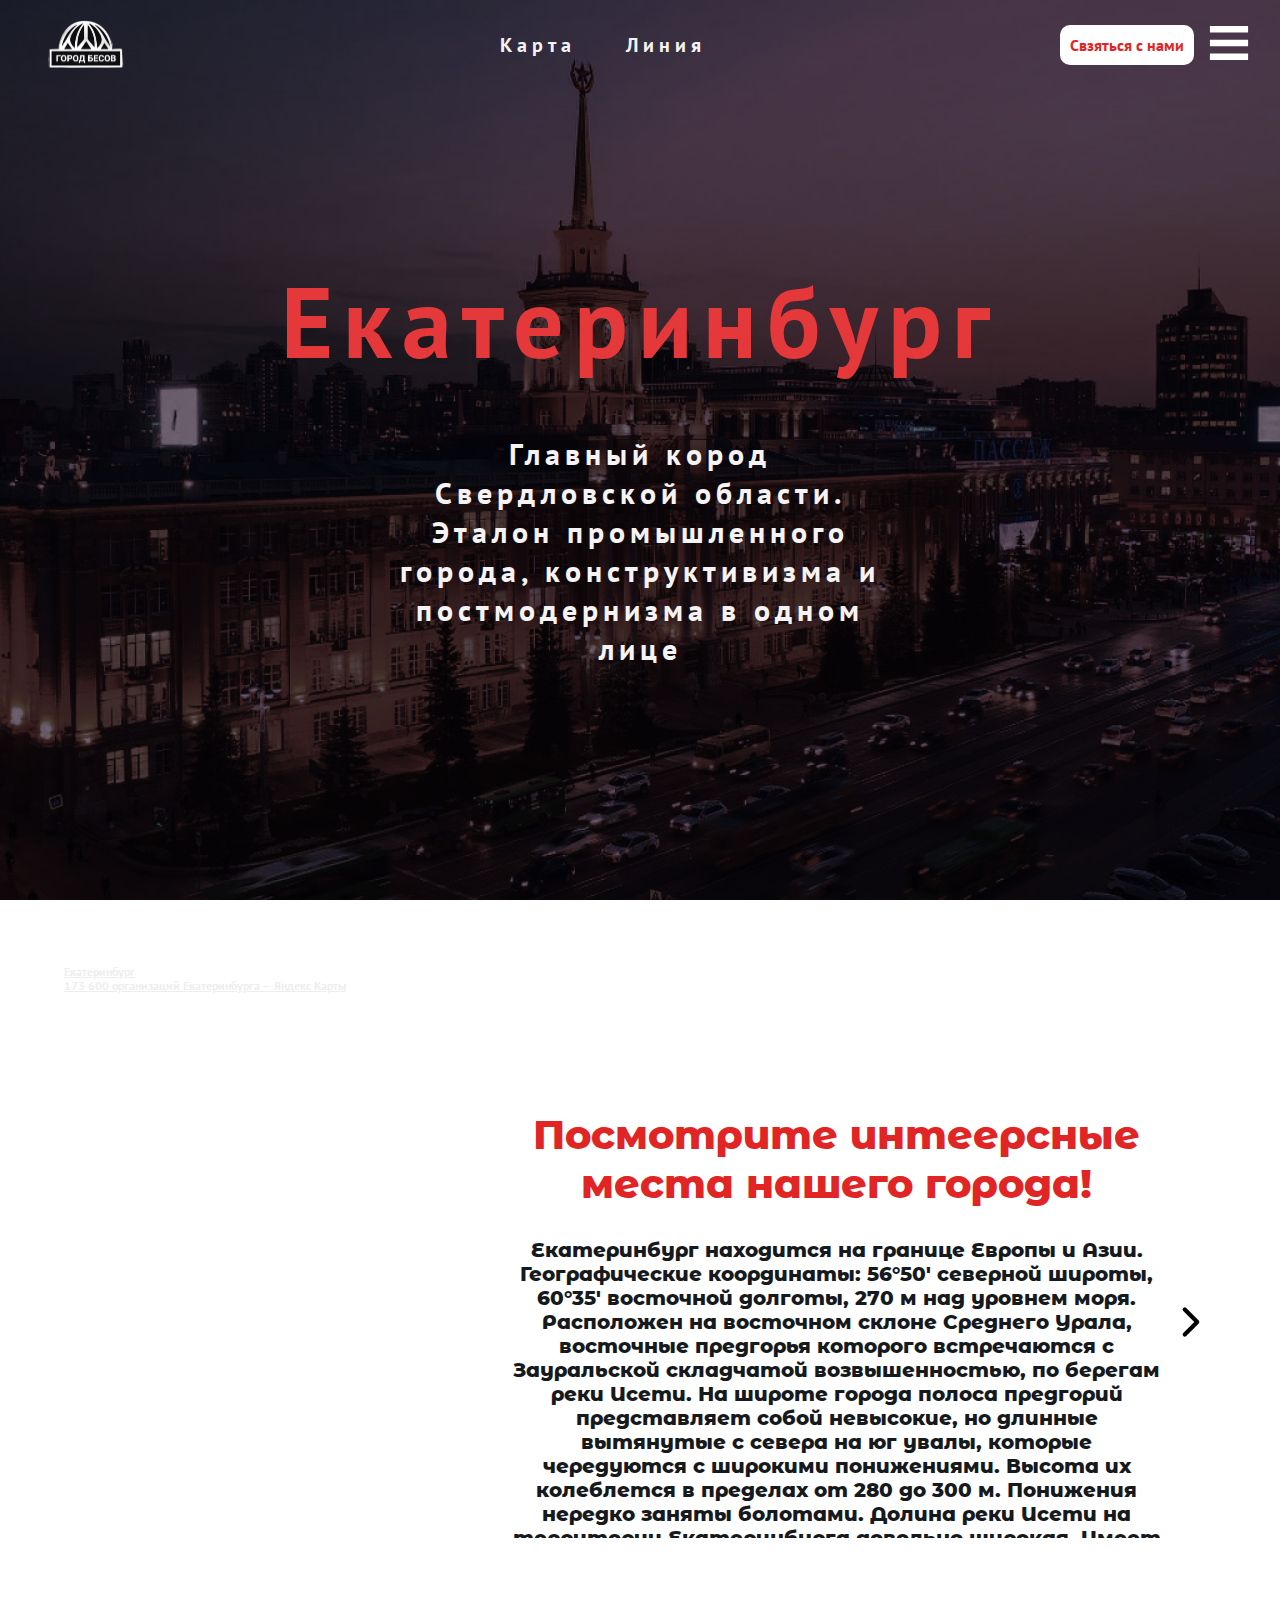
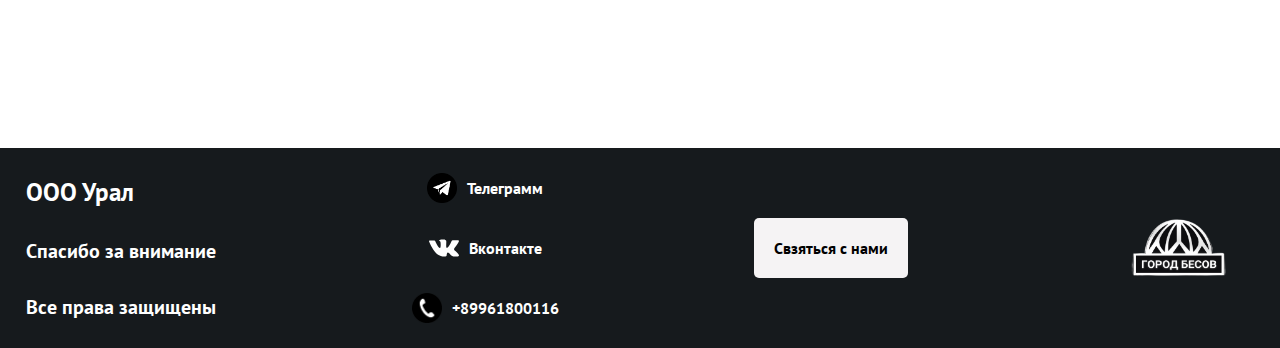
==== pages/mainpage/index.html @ b0fc1bdc "05.10" ====
<!DOCTYPE html>
<html lang="en">
  <head>
    <meta charset="UTF-8" />
    <meta name="viewport" content="width=device-width, initial-scale=1.0" />
    <title>Город бесов</title>
    <link rel="stylesheet" href="./css/style.css" />
    <link rel="icon" type="image/x-icon" href="../../assets/img/favicon.ico" />
  </head>
  <body>
    <section class="aboutcitY">
      <header class="header">
        <div class="header__container">
          <div class="header__logo">
            <img
              src="../../assets/img/logo.png"
              alt="ЛОГО"
              class="header__img"
            />
          </div>
          <div class="header__menu">
            <div class="header__links">
              <a href="#maps" class="header__link">Карта</a>
              <a href="../redline/redLine.html" class="header__link">Линия</a>
            </div>
          </div>
          <div class="header__buttons">
            <div onclick="ModalMeny()" class="header__button">
              <a class="header__button-link" href="#">Свзяться с нами</a>
            </div>
            <a onclick="burgerMeny()" href="#" class="header__burger">
              <img
                class="header__burger-img"
                src="../../assets/img/Burger.svg"
                alt="burder"
              />
            </a>
          </div>
        </div>
      </header>
      <div class="aboutcity" onclick="ShowEkb()">
        <h1 class="aboutcity__title">Екатеринбург</h1>
        <p class="aboutcity__text">
          Главный кород Свердловской области. Эталон промышленного города,
          конструктивизма и постмодернизма в одном лице
        </p>
      </div>
    </section>
    <section class="Bigmap" id="maps">
      <div class="mapsmall" style="position: relative; overflow: hidden">
        <a
          href="https://yandex.ru/maps/54/yekaterinburg/?utm_medium=mapframe&utm_source=maps"
          style="color: #eee; font-size: 12px; position: absolute; top: 0px"
          >Екатеринбург</a
        ><a
          href="https://yandex.ru/maps/54/yekaterinburg/catalog/?ll=60.618456%2C56.840209&utm_medium=mapframe&utm_source=maps&z=13.4"
          style="color: #eee; font-size: 12px; position: absolute; top: 14px"
          >173 600 организаций Екатеринбурга — Яндекс Карты</a
        ><iframe
          src="https://yandex.ru/map-widget/v1/?ll=60.618456%2C56.840209&mode=catalog&z=13.4"
          frameborder="0"
          allowfullscreen="true"
          style="
            position: relative;
            border-radius: 40px;
            width: 100%;
            height: 100%;
          "
        ></iframe>
      </div>
      <div class="Bigmap__hide">
        <div class="Bigmap__text noroute">
          <h1 class="Bigmap__text-title">
            Посмотрите интеерсные места нашего города!
          </h1>
          <p class="Bigmap__text-paragraph">
            Екатеринбург находится на границе Европы и Азии. Географические
            координаты: 56°50′ северной широты, 60°35′ восточной долготы, 270 м
            над уровнем моря. Расположен на восточном склоне Среднего Урала,
            восточные предгорья которого встречаются с Зауральской складчатой
            возвышенностью, по берегам реки Исети. На широте города полоса
            предгорий представляет собой невысокие, но длинные вытянутые с
            севера на юг увалы, которые чередуются с широкими понижениями.
            Высота их колеблется в пределах от 280 до 300 м. Понижения нередко
            заняты болотами. Долина реки Исети на территории Екатеринбурга
            довольно широкая. Имеет пойменные террасы: низкую и высокую.
          </p>
        </div>
        <div class="streka" onclick="hedeText()">
          <img src="../../assets/img/right_strelka.svg" alt="right_strelka" />
        </div>
      </div>
    </section>
    <section class="modal bbase">
      <div class="modal__form">
        <p class="modal__form-title">Подписаться</p>
        <form class="modal__form-form" action="">
          <input class="modal__form-input" type="email" placeholder="email" />
          <input
            class="modal__form-input"
            type="password"
            placeholder="password"
          />
        </form>
        <div class="modal__form-buttonBox">
          <button onclick="ModalMeny()" class="modal__form-button">
            <p class="modal__form-button-text">Submit</p>
          </button>
        </div>
      </div>
    </section>
    <footer class="footer" id="foot">
      <div class="footer__company">
        <h4 class="footer__company-title">ООО Урал</h4>
        <p class="footer__company-text">Спасибо за внимание</p>
        <p class="footer__company-text">Все права защищены</p>
      </div>
      <div class="footer__contacts">
        <div class="telegram">
          <img src="../../assets/img/tg.png" alt="" />
          <a>Телеграмм</a>
        </div>
        <div class="Vk">
          <img src="../../assets/img/vk.svg" alt="" />
          <a>Вконтакте</a>
        </div>
        <div class="telefone">
          <img src="../../assets/img/tel.png" alt="" />
          <a>+89961800116</a>
        </div>
      </div>
      <div class="footer__button" onclick="ModalMeny()">
        <a href="#">Свзяться с нами</a>
      </div>
      <div class="footer__logo">
        <img src="../../assets/img/logo.png" alt="" />
      </div>
    </footer>
    <div class="burgerMeny bbase">
      <div class="burgerMeny_block">
        <div class="burgerMeny_block_header">
          <p class="burgerMeny_block_header-title">Екат<br />ерин<br />бург</p>
          <img
            onclick="burgerMeny()"
            class="burgerMeny_block_header-imgsecond"
            src="../../assets/img/close_burder_red.svg"
            alt=""
          />
        </div>
        <div class="burgerMeny_block_spisok">
          <a class="burgerMeny_block_spisok-link" href="../mainpage/index.html"
            >Главная</a
          >
          <a class="burgerMeny_block_spisok-link" href="../redline/redLine.html"
            >Линия</a
          >
          <a class="burgerMeny_block_spisok-link" href="#foot">О нас</a>
        </div>
      </div>
    </div>
    <script src="../../scripts/index.js"></script>
  </body>
</html>
---- pages/mainpage/css/style.css ----
* {
  margin: 0;
  padding: 0;
  box-sizing: border-box;
  font-family: Pt;
  font-weight: 800;
  cursor: default;
  scroll-behavior: smooth;
  list-style-type: none;
}

@font-face {
  font-family: Pt;
  src: url("../../../assets/fonts/PTSans-Regular.ttf");
  font-weight: 600;
}
@font-face {
  font-family: Pt;
  src: url("../../../assets/fonts/PTSans-Bold.ttf");
  font-weight: 800;
}
@font-face {
  font-family: Pt;
  src: url("../../../assets/fonts/PTSans-Bold.ttf");
  font-weight: 800;
}
@font-face {
  font-family: Montserrat;
  src: url("../../../assets/fonts/MontserratAlternates-ExtraBold.ttf");
  font-weight: 800;
}
.header {
  height: 10vh;
}
.header__button {
  border: none;
  background-color: #fff;
  border-radius: 10px;
  padding: 10px;
}
.header__button-link {
  text-decoration: none;
  color: #e12424;
}
.header__container {
  height: 100%;
  display: flex;
  flex-direction: row;
  justify-content: space-between;
  align-items: center;
  padding-left: 2%;
  padding-right: 2%;
  padding-top: 0;
}
.header__logo img {
  width: 120px;
  height: 50px;
}
.header__links {
  height: 100%;
  display: flex;
  flex-direction: row;
  justify-content: space-between;
  align-items: center;
}
@media (max-width: 1080px) {
  .header__links {
    display: none;
  }
}
.header__menu {
  height: 100%;
  display: flex;
  flex-direction: row;
  justify-content: center;
  align-items: center;
}
.header__buttons {
  display: flex;
  flex-direction: row;
  justify-content: space-between;
  align-items: center;
  gap: 10px;
}
.header__burger-img {
  width: 50px;
  height: 50px;
}
.header__link {
  padding: 25px;
  text-decoration: none;
  color: #f5f3f4;
  font-size: 20px;
  letter-spacing: 5px;
  height: 100%;
  display: flex;
  flex-direction: row;
  justify-content: center;
  align-items: center;
  transition: 0.4s ease-in-out;
}
.header__link:hover {
  color: #d00000;
}

.aboutcitY {
  height: 100vh;
  background: url("../../../assets/img//4562a1a6-99c7-40ee-bbff-9ca955979e7e.png") no-repeat center center/cover;
  transition: all 0.4s ease-in-out;
}

.zloiEKB {
  height: 100vh;
  background: url("../../../assets/img//besov.webp") no-repeat center center/cover;
  transition: all 0.4s ease-in-out;
}

.aboutcity {
  padding-left: 5%;
  padding-right: 5%;
  padding-top: 13%;
  display: flex;
  flex-direction: column;
  justify-content: 0;
  align-items: center;
  gap: 3rem;
}
.aboutcity__title {
  font-size: 100px;
  color: #e5383b;
  letter-spacing: 10px;
}
@media (max-width: 768px) {
  .aboutcity__title {
    font-size: 60px;
  }
}
.aboutcity__text {
  max-width: 500px;
  font-size: 30px;
  color: #f5f3f4;
  letter-spacing: 5px;
  text-align: center;
}
@media (max-width: 768px) {
  .aboutcity__text {
    font-size: 20px;
  }
}

.Bigmap {
  overflow: hidden;
  display: flex;
  flex-direction: row;
  justify-content: space-around;
  align-items: 0;
  padding-left: 5%;
  padding-right: 5%;
  padding-top: 5%;
  padding-bottom: 5%;
}
.Bigmap__hide {
  transition: 0.4s ease-in-out;
  display: flex;
  flex-direction: row;
  justify-content: space-between;
  align-items: center;
}
.Bigmap__text {
  transition: 0.4s ease-in-out;
  display: flex;
  flex-direction: column;
  justify-content: center;
  align-items: center;
  text-align: center;
  gap: 30px;
  max-width: 60vw;
}
@media (max-width: 1080px) {
  .Bigmap__text {
    max-width: 30vw;
  }
}
.Bigmap__text-title {
  color: #e12424;
  font-family: Montserrat;
  font-size: 40px;
  font-weight: 800;
}
@media (max-width: 1080px) {
  .Bigmap__text-title {
    font-size: 20px;
  }
}
.Bigmap__text-paragraph {
  max-height: 300px;
  overflow: scroll;
  color: #161a1d;
  font-family: Montserrat;
  font-size: 20px;
  font-weight: 800;
}
@media (max-width: 1080px) {
  .Bigmap__text-paragraph {
    font-size: 15px;
  }
}

.redline {
  height: 100vh;
  padding-left: 0px;
  padding-right: 10px;
  padding-top: 0;
  display: flex;
  flex-direction: row;
  justify-content: 0;
  align-items: 0;
}
@media (max-width: 768px) {
  .redline {
    height: 150vh;
  }
}
.redline__bigText {
  max-width: 20vw;
  display: flex;
  flex-direction: column;
  justify-content: 0;
  align-items: 0;
  border-right: #e12424 solid 10px;
}
@media (max-width: 467px) {
  .redline__bigText {
    border-right: #e12424 solid 4px;
  }
}
.redline__bigText-line {
  height: 10px;
  border: none;
  background-color: #d00000;
  margin-bottom: 20px;
}
.redline__bigText_button {
  transition: 0.4s ease-in-out;
  width: 50%;
  font-size: 20px;
  margin: 0 auto;
  background-color: #fff;
  border: 1px solid #cfcece;
  color: #d00000;
  height: 30px;
  border-radius: 20px;
  margin-bottom: 20px;
  margin-top: 20px;
}
@media (max-width: 768px) {
  .redline__bigText_button {
    font-size: 15px;
    height: 40px;
    width: 70%;
  }
}
.redline__bigText_button:hover {
  background-color: #d00000;
  color: #fff;
}
.redline__bigText_inputbox {
  margin: 0 auto;
  margin-bottom: 10px;
  display: flex;
  flex-direction: row;
  justify-content: space-between;
  align-items: 0;
  width: 65%;
}
@media (max-width: 768px) {
  .redline__bigText_inputbox {
    display: flex;
    flex-direction: column;
    justify-content: space-between;
    align-items: 0;
    gap: 20px;
  }
}
.redline__bigText_ColumCeckButtons {
  display: flex;
  flex-direction: column;
  justify-content: center;
  align-items: center;
  gap: 20px;
}
.redline__bigText_checkbuttonBox {
  display: flex;
  flex-direction: row;
  justify-content: center;
  align-items: center;
  gap: 5px;
}
.redline__bigText-searchBox {
  display: flex;
  flex-direction: row;
  justify-content: center;
  align-items: 0;
}
.redline__bigText-label {
  margin: 0 auto;
  font-size: 20px;
  color: #e12424;
}
@media (max-width: 768px) {
  .redline__bigText-label {
    font-size: 18px;
    text-align: center;
  }
}
.redline__bigText-input {
  font-family: "Pt";
  font-weight: 800;
  color: #1d1d1d;
  height: 40px;
  border: 2px solid #b4b4b4;
  border-radius: 20px;
  width: 90%;
  padding: 8px;
  outline: 0;
  transition: 0.6s ease-in-out;
  margin-bottom: 20px;
}
.redline__bigText-input:focus {
  background-color: #ececec;
}
.redline__bigText-title {
  color: #fff;
  background-color: #e12424;
  font-size: 60px;
  margin-bottom: 20px;
  text-align: center;
}
@media (max-width: 1080px) {
  .redline__bigText-title {
    font-size: 25px;
  }
}
@media (max-width: 768px) {
  .redline__bigText-title {
    font-size: 20px;
  }
}
.redline__bigText-text {
  padding-left: 10px;
  display: flex;
  flex-direction: column;
  justify-content: 0;
  align-items: 0;
  gap: 10px;
  font-size: 20px;
  color: #e12424;
  letter-spacing: 2px;
  overflow-y: scroll;
  overflow-x: visible;
}
@media (max-width: 768px) {
  .redline__bigText-text {
    padding-left: 2px;
    width: 95%;
  }
}
@media (max-width: 768px) {
  .redline__bigText-text a {
    font-size: 15px;
  }
}
.redline__bigText-text a:hover {
  text-decoration: underline;
}
.redline__marshruts {
  display: flex;
  flex-direction: column;
  justify-content: 0;
  align-items: center;
  max-width: 80vw;
  width: 100%;
}
.redline__marshruts_container {
  width: 100%;
}
.redline__marshruts-title {
  color: #d00000;
  font-size: 60px;
  text-align: center;
  margin-bottom: 30px;
}
@media (max-width: 768px) {
  .redline__marshruts-title {
    font-size: 30px;
  }
}
.redline__marshruts-text {
  font-size: 30px;
  color: #d00000;
  margin-top: 70px;
  text-align: center;
}
@media (max-width: 768px) {
  .redline__marshruts-text {
    margin-top: 20px;
    font-size: 20px;
  }
}
.redline__marshruts__line {
  position: relative;
  display: flex;
  flex-direction: column;
  justify-content: center;
  align-items: center;
}
@media (max-width: 1080px) {
  .redline__marshruts__line-img {
    display: none;
  }
}
.redline__marshruts-circle {
  position: absolute;
  top: -20px;
  display: flex;
  flex-direction: row;
  justify-content: center;
  align-items: center;
  background-color: #d00000;
  color: #fff;
  font-size: 20px;
  width: 50px;
  height: 50px;
  border-radius: 50px;
}
@media (max-width: 768px) {
  .redline__marshruts-circle {
    width: 20px;
    height: 20px;
  }
}
.redline__marshruts__cardBox {
  display: flex;
  flex-direction: column;
  justify-content: 0;
  align-items: center;
  gap: 100px;
  width: 100%;
  height: 50vh;
  margin-top: 50px;
  -o-object-fit: contain;
     object-fit: contain;
}
.redline__marshruts__cardBox_SmallCardBox {
  width: 100%;
  height: 50vh;
  position: relative;
}
.redline__marshruts__cardBox_card {
  width: 100%;
  display: flex;
  flex-direction: row;
  justify-content: center;
  align-items: 0;
  position: absolute;
  top: 0;
  gap: 30px;
  opacity: 0;
  transition: 0.6s ease-in-out;
}
@media (max-width: 768px) {
  .redline__marshruts__cardBox_card {
    display: flex;
    flex-direction: row;
    justify-content: center;
    align-items: center;
  }
}
@media (max-width: 467px) {
  .redline__marshruts__cardBox_card {
    display: flex;
    flex-direction: column;
    justify-content: center;
    align-items: center;
  }
}
.redline__marshruts__cardBox_card.active {
  animation: card_visible 0.7s ease-in-out;
  opacity: 1;
}
.redline__marshruts__cardBox_card-columnbox {
  width: 200px;
}
.redline__marshruts__cardBox_card-map {
  margin-bottom: 16px;
}
.redline__marshruts__cardBox_card-description {
  border-radius: 5px;
  width: 200px;
  height: 132px;
  text-align: center;
  color: #d00000;
  font-size: 15px;
  letter-spacing: 3px;
}
.redline__marshruts__cardBox_card-img {
  border-radius: 5px;
  overflow: hidden;
  width: 300px;
  height: 300px;
}
@media (max-width: 768px) {
  .redline__marshruts__cardBox_card-img {
    width: 200px;
    height: 200px;
  }
}
.redline__marshruts__cardBox_card-img img {
  display: block;
  height: 100%;
}

@keyframes card_visible {
  0% {
    opacity: 0;
  }
  100% {
    opacity: 1;
  }
}
@keyframes card_hide {
  0% {
    display: flex;
    opacity: 1;
  }
  99% {
    opacity: 0;
  }
  100% {
    display: none;
    opacity: 0;
  }
}
.nonActive {
  animation: card_hide 0.7s ease-in-out;
  display: none;
}

.modal_arrow-img {
  width: 25px;
  height: 25px;
  position: relative;
  top: 5px;
  transition: 0.4s ease-in-out;
}
.modal_arrow-img:hover {
  transform: translate(-9px);
}

.modal {
  background-color: rgba(22, 26, 29, 0.7137254902);
  font-family: "Pt";
  font-weight: 600;
  width: 100vw;
  height: 100vh;
  position: fixed;
  z-index: 3;
  top: 0px;
  left: 0px;
  display: flex;
  flex-direction: row;
  justify-content: center;
  align-items: center;
}
.modal__form {
  box-shadow: -2px 0px 79px 23px rgba(251, 251, 251, 0.2);
  border-radius: 1.5rem;
  background-color: #fff;
  padding: 2rem;
  width: 350px;
  height: 320px;
}
.modal__form-title {
  font-size: 30px;
  font-family: "Pt";
  font-weight: 800;
  color: #e12424;
  text-align: center;
  margin-bottom: 15px;
}
.modal__form-form {
  display: flex;
  flex-direction: column;
  justify-content: 0;
  align-items: 0;
  gap: 15px;
}
.modal__form-input {
  font-family: "Pt";
  font-weight: 800;
  color: #1d1d1d;
  height: 40px;
  border: 3px solid #b4b4b4;
  border-radius: 20px;
  padding: 8px;
  outline: 0;
  transition: 0.6s ease-in-out;
}
.modal__form-input:focus {
  background-color: #ececec;
}
.modal__form-buttonBox {
  margin-top: 40px;
  display: flex;
  flex-direction: row;
  justify-content: center;
  align-items: 0;
}
.modal__form-button {
  border: 0;
  width: 70%;
  color: #d00000;
  background-color: #eeeeee;
  border-radius: 1.5rem;
  padding: 15px 20px 15px 20px;
  transition: 0.6s ease-in-out;
}
.modal__form-button:hover {
  color: #fff;
  background-color: #d00000;
}
.modal__form-button-text {
  font-family: "Pt";
  font-weight: 800;
  font-size: 15px;
  letter-spacing: 2px;
}

.pagination {
  margin-top: 20px;
  margin-bottom: 40px;
  font-size: 20px;
  display: flex;
  flex-direction: row;
  justify-content: center;
  align-items: center;
  color: #e12424;
  text-decoration: underline;
  gap: 10px;
}
@media (max-width: 1080px) {
  .pagination {
    display: flex;
    flex-direction: column;
    justify-content: center;
    align-items: center;
  }
}

.footer {
  background-color: #161a1d;
  height: 200px;
  display: flex;
  flex-direction: row;
  justify-content: space-between;
  align-items: center;
  gap: 15rem;
  padding-left: 2%;
  padding-right: 2%;
  padding-top: 0;
  color: #fff;
}
@media (max-width: 1480px) {
  .footer {
    gap: 10%;
  }
}
.footer a {
  text-decoration: none;
  color: #fff;
}
.footer img {
  width: 30px;
  height: 30px;
}
.footer__logo img {
  width: 150px;
  height: 60px;
}
@media (max-width: 768px) {
  .footer__logo img {
    display: none;
  }
}
.footer__company {
  display: flex;
  flex-direction: column;
  gap: 30px;
}
.footer__company-title {
  font-size: 25px;
}
@media (max-width: 768px) {
  .footer__company-title {
    font-size: 15px;
  }
}
.footer__company-text {
  font-size: 20px;
}
@media (max-width: 768px) {
  .footer__company-text {
    font-size: 10px;
  }
}
.footer__contacts {
  display: flex;
  flex-direction: column;
  justify-content: center;
  align-items: center;
  gap: 30px;
}
.footer__button {
  padding: 20px;
  transition: 0.7s ease-in-out;
  background-color: #f5f3f4;
  border-radius: 5px;
}
.footer__button a {
  color: black;
}
.footer__button:hover {
  background-color: black;
}
.footer__button:hover a {
  color: #f5f3f4;
}

.telegram {
  display: flex;
  align-items: center;
  gap: 10px;
}

.Vk {
  display: flex;
  align-items: center;
  gap: 10px;
}

.telefone {
  display: flex;
  align-items: center;
  gap: 10px;
}

.controls {
  background-color: #fff;
  border: none;
}
@media (max-width: 768px) {
  .controls {
    margin-top: 510px;
  }
}

.tour {
  border: solid rgb(235, 235, 235) 1px;
  border-radius: 10px;
  padding: 24px 100px;
  color: #d00000;
  background-color: #fdfdfd;
  box-shadow: 4px 5px 0px rgba(34, 60, 80, 0.2);
  margin-top: 50px;
  transition: 0.7s ease-in-out;
}
.tour:hover {
  background-color: #e12424;
  color: #fff;
}
.tour-text {
  font-size: 20px;
}
@media (max-width: 768px) {
  .tour-text-link {
    margin-top: 250px;
  }
}

.burgerMeny {
  transition: 0.7s ease-in-out;
  height: 100vh;
  width: 100vw;
  position: fixed;
  top: 0px;
  z-index: 5;
  background-color: rgba(22, 26, 29, 0.7725490196);
  opacity: 0;
}
.burgerMeny_block {
  display: flex;
  flex-direction: column;
  justify-content: 0;
  align-items: center;
  width: 20%;
  height: 60%;
  background-color: #fff;
  border-left: 5px solid #d00000;
  border-radius: 5px 0px 0px 5px;
  position: absolute;
  top: 0px;
  right: 0px;
}
@media (max-width: 467px) {
  .burgerMeny_block {
    width: 50%;
  }
}
.burgerMeny_block_header {
  width: 100%;
  display: flex;
  flex-direction: row;
  justify-content: space-between;
  align-items: center;
}
.burgerMeny_block_header-title {
  margin-left: 10px;
  font-size: 30px;
  letter-spacing: 3px;
  font-family: "Pt";
  font-weight: 800;
  color: #d00000;
}
.burgerMeny_block_header-imgsecond {
  width: 25%;
  height: 25%;
}
.burgerMeny_block_spisok {
  margin-top: 30%;
  display: flex;
  flex-direction: column;
  justify-content: 0;
  align-items: center;
  gap: 25%;
  height: 80%;
}
.burgerMeny_block_spisok-link {
  font-size: 30px;
  letter-spacing: 3px;
  font-family: "Pt";
  font-weight: 800;
  text-decoration: none;
  color: #803939;
  font-size: 25px;
  transition: 0.4s ease-in-out;
}
.burgerMeny_block_spisok-link:hover {
  color: #d00000;
}

.route {
  opacity: 0;
  transition: all 0.4s ease-in-out;
}

.mapsmall {
  width: 40vw;
  height: 80vh;
}

.mapbig {
  top: 0;
  left: 0;
  z-index: 3;
  width: 100vw;
  height: 80vh;
  transition: all 0.4s ease-in-out;
}

.noroute {
  opacity: 1;
  transition: all 0.4s ease-in-out;
}

.streka_hiden {
  position: absolute;
  right: 0px;
  transition: 0.4s ease-in-out;
  transform: rotate(180deg);
}
.streka_hiden:hover {
  transform: translateX(-10px) rotate(180deg);
}
.streka_hiden img {
  width: 50px;
  height: 50px;
}

.streka {
  transition: 0.4s ease-in-out;
}
.streka:hover {
  transform: translateX(10px);
}
.streka img {
  width: 50px;
  height: 50px;
}

.arrow-reverse {
  transform: rotate(180deg);
  transition: 0.4s ease-in-out;
}
.arrow-reverse:hover {
  transform: translateX(20px) rotate(180deg);
}

.arrow {
  transition: 0.4s ease-in-out;
}
.arrow:hover {
  transform: translateX(-20px);
}

.bbase {
  display: none;
}

.bvis {
  animation: burger-meny 0.7s ease-in-out;
  animation-fill-mode: forwards;
}

@keyframes burger-meny {
  0% {
    display: none;
  }
  1% {
    opacity: 0;
  }
  100% {
    display: flex;
    opacity: 1;
  }
}
.bhide {
  animation: burger-meny-hide 0.7s ease-in-out;
  animation-fill-mode: forwards;
}

@keyframes burger-meny-hide {
  0% {
    opacity: 1;
  }
  99% {
    opacity: 0;
    display: none;
  }
  100% {
    display: none;
  }
}
.img__close {
  position: absolute;
  width: 50px;
  height: 40px;
  transform: rotate(45deg);
  right: 0px;
}

.rotate {
  transform: rotate(-45deg);
}

.owerflo {
  overflow: hidden;
}

.noover {
  overflow: auto;
}

.hide {
  display: none;
}

.activeLink {
  display: flex;
}

.activePage {
  display: flex;
}

.hidePage {
  display: none;
}

.burger {
  position: absolute;
  top: 20px;
  right: 20px;
}

.activeLoading {
  display: flex;
  flex-direction: row;
  justify-content: center;
  align-items: center;
}

@keyframes loading-complete-animation {
  0% {
    opacity: 1;
    display: flex;
    flex-direction: row;
    justify-content: center;
    align-items: center;
  }
  99% {
    opacity: 0;
  }
  100% {
    display: none;
  }
}
.loadingComplete {
  animation: loading-complete-animation 0.7s ease-in-out;
  display: none;
}

.loading {
  overflow-x: hidden;
  background-color: #fff;
  width: 99vw;
  height: 100vh;
  position: absolute;
  top: 0;
  left: 0;
  z-index: 100;
}
.loading__circle {
  width: 50px;
  height: 50px;
  display: flex;
  flex-wrap: wrap;
  animation: loading-animation 0.7s ease-in-out infinite;
}

@keyframes loading-animation {
  0% {
    transform: rotate(0deg);
  }
  100% {
    transform: rotate(360deg);
  }
}
.cube {
  width: 25px;
  height: 25px;
  border-radius: 50px;
}

.first,
.four {
  background-color: #d00000;
}

.second,
.third {
  background-color: #fff;
}
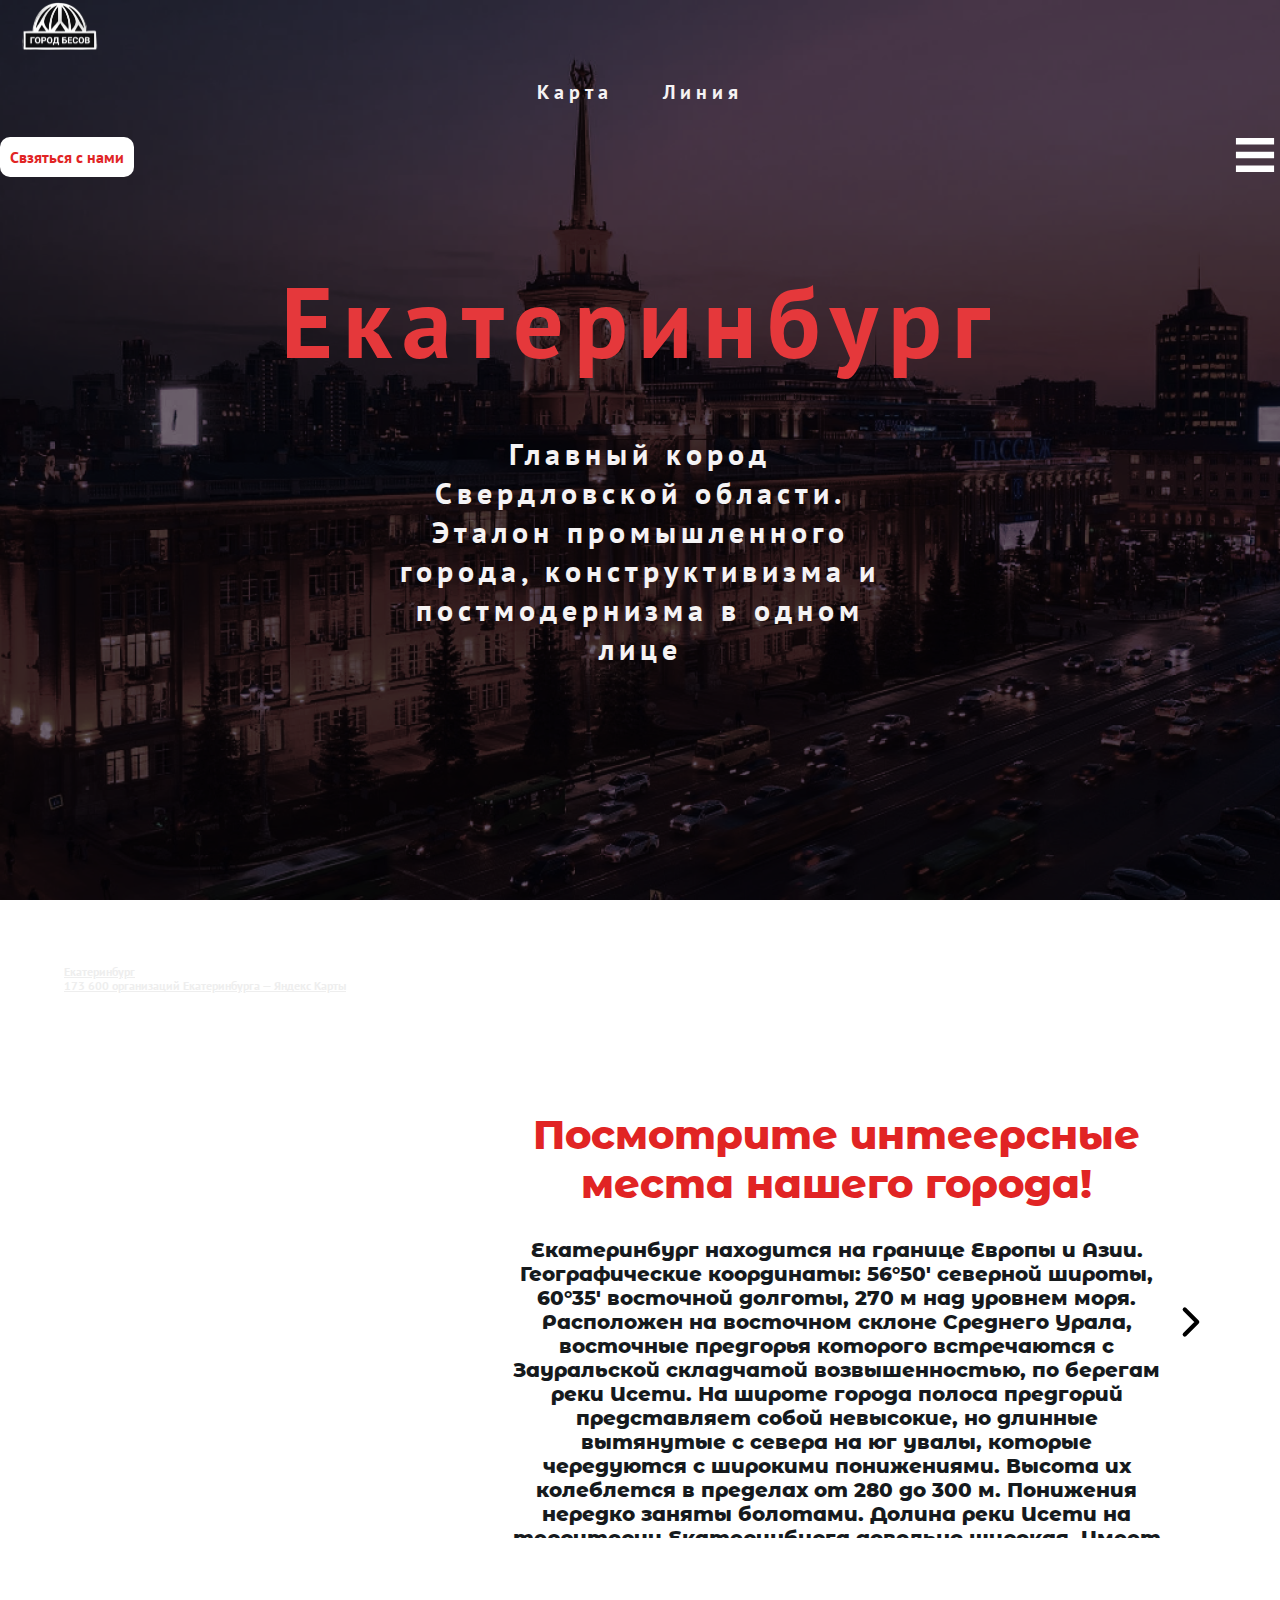
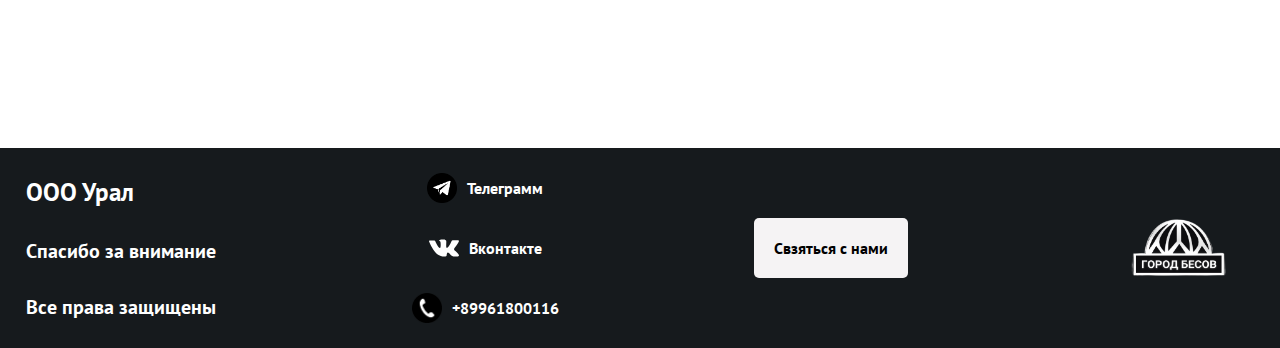
==== commit 7322bcd4: "правки 2" ====
--- a/pages/mainpage/index.html
+++ b/pages/mainpage/index.html
@@ -10,7 +10,7 @@
   <body>
     <section class="aboutcitY">
       <header class="header">
-        <div class="header__container">
+        <div class="header__ container">
           <div class="header__logo">
             <img
               src="../../assets/img/logo.png"
@@ -21,14 +21,14 @@
           <div class="header__menu">
             <div class="header__links">
               <a href="#maps" class="header__link">Карта</a>
-              <a href="../redline/redLine.html" class="header__link">Линия</a>
+              <a href="../red-line/red-line.html" class="header__link">Линия</a>
             </div>
           </div>
           <div class="header__buttons">
             <div onclick="ModalMeny()" class="header__button">
               <a class="header__button-link" href="#">Свзяться с нами</a>
             </div>
-            <a onclick="burgerMeny()" href="#" class="header__burger">
+            <a onclick="burger__meny()" href="#" class="header__burger">
               <img
                 class="header__burger-img"
                 src="../../assets/img/Burger.svg"
@@ -136,25 +136,31 @@
         <img src="../../assets/img/logo.png" alt="" />
       </div>
     </footer>
-    <div class="burgerMeny bbase">
-      <div class="burgerMeny_block">
-        <div class="burgerMeny_block_header">
-          <p class="burgerMeny_block_header-title">Екат<br />ерин<br />бург</p>
+    <div class="burger__meny bbase">
+      <div class="burger__meny_block">
+        <div class="burger__meny_block_header">
+          <p class="burger__meny_block_header-title">
+            Екат<br />ерин<br />бург
+          </p>
           <img
-            onclick="burgerMeny()"
-            class="burgerMeny_block_header-imgsecond"
+            onclick="burger__meny()"
+            class="burger__meny_block_header-imgsecond"
             src="../../assets/img/close_burder_red.svg"
             alt=""
           />
         </div>
-        <div class="burgerMeny_block_spisok">
-          <a class="burgerMeny_block_spisok-link" href="../mainpage/index.html"
+        <div class="burger__meny_block_spisok">
+          <a
+            class="burger__meny_block_spisok-link"
+            href="../mainpage/index.html"
             >Главная</a
           >
-          <a class="burgerMeny_block_spisok-link" href="../redline/redLine.html"
+          <a
+            class="burger__meny_block_spisok-link"
+            href="../red-line/red-line.html"
             >Линия</a
           >
-          <a class="burgerMeny_block_spisok-link" href="#foot">О нас</a>
+          <a class="burger__meny_block_spisok-link" href="#foot">О нас</a>
         </div>
       </div>
     </div>
--- a/pages/mainpage/css/style.css
+++ b/pages/mainpage/css/style.css
@@ -42,7 +42,7 @@
   text-decoration: none;
   color: #e12424;
 }
-.header__container {
+.header__ container {
   height: 100%;
   display: flex;
   flex-direction: row;
@@ -105,13 +105,15 @@
 
 .aboutcitY {
   height: 100vh;
-  background: url("../../../assets/img//4562a1a6-99c7-40ee-bbff-9ca955979e7e.png") no-repeat center center/cover;
+  background: url("../../../assets/img//4562a1a6-99c7-40ee-bbff-9ca955979e7e.png")
+    no-repeat center center/cover;
   transition: all 0.4s ease-in-out;
 }
 
 .zloiEKB {
   height: 100vh;
-  background: url("../../../assets/img//besov.webp") no-repeat center center/cover;
+  background: url("../../../assets/img//besov.webp") no-repeat center
+    center/cover;
   transition: all 0.4s ease-in-out;
 }
 
@@ -206,7 +208,7 @@
   }
 }
 
-.redline {
+.red-line {
   height: 100vh;
   padding-left: 0px;
   padding-right: 10px;
@@ -217,11 +219,11 @@
   align-items: 0;
 }
 @media (max-width: 768px) {
-  .redline {
+  .red-line {
     height: 150vh;
   }
 }
-.redline__bigText {
+.red-line__big__text {
   max-width: 20vw;
   display: flex;
   flex-direction: column;
@@ -230,17 +232,17 @@
   border-right: #e12424 solid 10px;
 }
 @media (max-width: 467px) {
-  .redline__bigText {
+  .red-line__big__text {
     border-right: #e12424 solid 4px;
   }
 }
-.redline__bigText-line {
+.red-line__big__text-line {
   height: 10px;
   border: none;
   background-color: #d00000;
   margin-bottom: 20px;
 }
-.redline__bigText_button {
+.red-line__big__text_button {
   transition: 0.4s ease-in-out;
   width: 50%;
   font-size: 20px;
@@ -254,17 +256,17 @@
   margin-top: 20px;
 }
 @media (max-width: 768px) {
-  .redline__bigText_button {
+  .red-line__big__text_button {
     font-size: 15px;
     height: 40px;
     width: 70%;
   }
 }
-.redline__bigText_button:hover {
+.red-line__big__text_button:hover {
   background-color: #d00000;
   color: #fff;
 }
-.redline__bigText_inputbox {
+.red-line__big__text_inputbox {
   margin: 0 auto;
   margin-bottom: 10px;
   display: flex;
@@ -274,7 +276,7 @@
   width: 65%;
 }
 @media (max-width: 768px) {
-  .redline__bigText_inputbox {
+  .red-line__big__text_inputbox {
     display: flex;
     flex-direction: column;
     justify-content: space-between;
@@ -282,38 +284,38 @@
     gap: 20px;
   }
 }
-.redline__bigText_ColumCeckButtons {
+.red-line__big__text_ColumCeckButtons {
   display: flex;
   flex-direction: column;
   justify-content: center;
   align-items: center;
   gap: 20px;
 }
-.redline__bigText_checkbuttonBox {
+.red-line__big__text_check__button__box {
   display: flex;
   flex-direction: row;
   justify-content: center;
   align-items: center;
   gap: 5px;
 }
-.redline__bigText-searchBox {
+.red-line__big__text-searchBox {
   display: flex;
   flex-direction: row;
   justify-content: center;
   align-items: 0;
 }
-.redline__bigText-label {
+.red-line__big__text-label {
   margin: 0 auto;
   font-size: 20px;
   color: #e12424;
 }
 @media (max-width: 768px) {
-  .redline__bigText-label {
+  .red-line__big__text-label {
     font-size: 18px;
     text-align: center;
   }
 }
-.redline__bigText-input {
+.red-line__big__text-input {
   font-family: "Pt";
   font-weight: 800;
   color: #1d1d1d;
@@ -326,10 +328,10 @@
   transition: 0.6s ease-in-out;
   margin-bottom: 20px;
 }
-.redline__bigText-input:focus {
+.red-line__big__text-input:focus {
   background-color: #ececec;
 }
-.redline__bigText-title {
+.red-line__big__text-title {
   color: #fff;
   background-color: #e12424;
   font-size: 60px;
@@ -337,16 +339,16 @@
   text-align: center;
 }
 @media (max-width: 1080px) {
-  .redline__bigText-title {
+  .red-line__big__text-title {
     font-size: 25px;
   }
 }
 @media (max-width: 768px) {
-  .redline__bigText-title {
+  .red-line__big__text-title {
     font-size: 20px;
   }
 }
-.redline__bigText-text {
+.red-line__big__text-text {
   padding-left: 10px;
   display: flex;
   flex-direction: column;
@@ -360,20 +362,20 @@
   overflow-x: visible;
 }
 @media (max-width: 768px) {
-  .redline__bigText-text {
+  .red-line__big__text-text {
     padding-left: 2px;
     width: 95%;
   }
 }
 @media (max-width: 768px) {
-  .redline__bigText-text a {
+  .red-line__big__text-text a {
     font-size: 15px;
   }
 }
-.redline__bigText-text a:hover {
+.red-line__big__text-text a:hover {
   text-decoration: underline;
 }
-.redline__marshruts {
+.red-line__marshruts {
   display: flex;
   flex-direction: column;
   justify-content: 0;
@@ -381,33 +383,33 @@
   max-width: 80vw;
   width: 100%;
 }
-.redline__marshruts_container {
+.red-line__marshruts_ container {
   width: 100%;
 }
-.redline__marshruts-title {
+.red-line__marshruts-title {
   color: #d00000;
   font-size: 60px;
   text-align: center;
   margin-bottom: 30px;
 }
 @media (max-width: 768px) {
-  .redline__marshruts-title {
+  .red-line__marshruts-title {
     font-size: 30px;
   }
 }
-.redline__marshruts-text {
+.red-line__marshruts-text {
   font-size: 30px;
   color: #d00000;
   margin-top: 70px;
   text-align: center;
 }
 @media (max-width: 768px) {
-  .redline__marshruts-text {
+  .red-line__marshruts-text {
     margin-top: 20px;
     font-size: 20px;
   }
 }
-.redline__marshruts__line {
+.red-line__marshruts__line {
   position: relative;
   display: flex;
   flex-direction: column;
@@ -415,11 +417,11 @@
   align-items: center;
 }
 @media (max-width: 1080px) {
-  .redline__marshruts__line-img {
+  .red-line__marshruts__line-img {
     display: none;
   }
 }
-.redline__marshruts-circle {
+.red-line__marshruts-circle {
   position: absolute;
   top: -20px;
   display: flex;
@@ -434,12 +436,12 @@
   border-radius: 50px;
 }
 @media (max-width: 768px) {
-  .redline__marshruts-circle {
+  .red-line__marshruts-circle {
     width: 20px;
     height: 20px;
   }
 }
-.redline__marshruts__cardBox {
+.red-line__marshruts__card-box {
   display: flex;
   flex-direction: column;
   justify-content: 0;
@@ -449,14 +451,14 @@
   height: 50vh;
   margin-top: 50px;
   -o-object-fit: contain;
-     object-fit: contain;
-}
-.redline__marshruts__cardBox_SmallCardBox {
+  object-fit: contain;
+}
+.red-line__marshruts__card-box_small-card-box {
   width: 100%;
   height: 50vh;
   position: relative;
 }
-.redline__marshruts__cardBox_card {
+.red-line__marshruts__card-box_card {
   width: 100%;
   display: flex;
   flex-direction: row;
@@ -469,7 +471,7 @@
   transition: 0.6s ease-in-out;
 }
 @media (max-width: 768px) {
-  .redline__marshruts__cardBox_card {
+  .red-line__marshruts__card-box_card {
     display: flex;
     flex-direction: row;
     justify-content: center;
@@ -477,24 +479,24 @@
   }
 }
 @media (max-width: 467px) {
-  .redline__marshruts__cardBox_card {
+  .red-line__marshruts__card-box_card {
     display: flex;
     flex-direction: column;
     justify-content: center;
     align-items: center;
   }
 }
-.redline__marshruts__cardBox_card.active {
+.red-line__marshruts__card-box_card.active {
   animation: card_visible 0.7s ease-in-out;
   opacity: 1;
 }
-.redline__marshruts__cardBox_card-columnbox {
+.red-line__marshruts__card-box_card-columnbox {
   width: 200px;
 }
-.redline__marshruts__cardBox_card-map {
+.red-line__marshruts__card-box_card-map {
   margin-bottom: 16px;
 }
-.redline__marshruts__cardBox_card-description {
+.red-line__marshruts__card-box_card-description {
   border-radius: 5px;
   width: 200px;
   height: 132px;
@@ -503,19 +505,19 @@
   font-size: 15px;
   letter-spacing: 3px;
 }
-.redline__marshruts__cardBox_card-img {
+.red-line__marshruts__card-box_card-img {
   border-radius: 5px;
   overflow: hidden;
   width: 300px;
   height: 300px;
 }
 @media (max-width: 768px) {
-  .redline__marshruts__cardBox_card-img {
+  .red-line__marshruts__card-box_card-img {
     width: 200px;
     height: 200px;
   }
 }
-.redline__marshruts__cardBox_card-img img {
+.red-line__marshruts__card-box_card-img img {
   display: block;
   height: 100%;
 }
@@ -787,7 +789,7 @@
   }
 }
 
-.burgerMeny {
+.burger__meny {
   transition: 0.7s ease-in-out;
   height: 100vh;
   width: 100vw;
@@ -797,7 +799,7 @@
   background-color: rgba(22, 26, 29, 0.7725490196);
   opacity: 0;
 }
-.burgerMeny_block {
+.burger__meny_block {
   display: flex;
   flex-direction: column;
   justify-content: 0;
@@ -812,18 +814,18 @@
   right: 0px;
 }
 @media (max-width: 467px) {
-  .burgerMeny_block {
+  .burger__meny_block {
     width: 50%;
   }
 }
-.burgerMeny_block_header {
+.burger__meny_block_header {
   width: 100%;
   display: flex;
   flex-direction: row;
   justify-content: space-between;
   align-items: center;
 }
-.burgerMeny_block_header-title {
+.burger__meny_block_header-title {
   margin-left: 10px;
   font-size: 30px;
   letter-spacing: 3px;
@@ -831,11 +833,11 @@
   font-weight: 800;
   color: #d00000;
 }
-.burgerMeny_block_header-imgsecond {
+.burger__meny_block_header-imgsecond {
   width: 25%;
   height: 25%;
 }
-.burgerMeny_block_spisok {
+.burger__meny_block_spisok {
   margin-top: 30%;
   display: flex;
   flex-direction: column;
@@ -844,7 +846,7 @@
   gap: 25%;
   height: 80%;
 }
-.burgerMeny_block_spisok-link {
+.burger__meny_block_spisok-link {
   font-size: 30px;
   letter-spacing: 3px;
   font-family: "Pt";
@@ -854,7 +856,7 @@
   font-size: 25px;
   transition: 0.4s ease-in-out;
 }
-.burgerMeny_block_spisok-link:hover {
+.burger__meny_block_spisok-link:hover {
   color: #d00000;
 }
 
@@ -1069,4 +1071,4 @@
 .second,
 .third {
   background-color: #fff;
-}+}
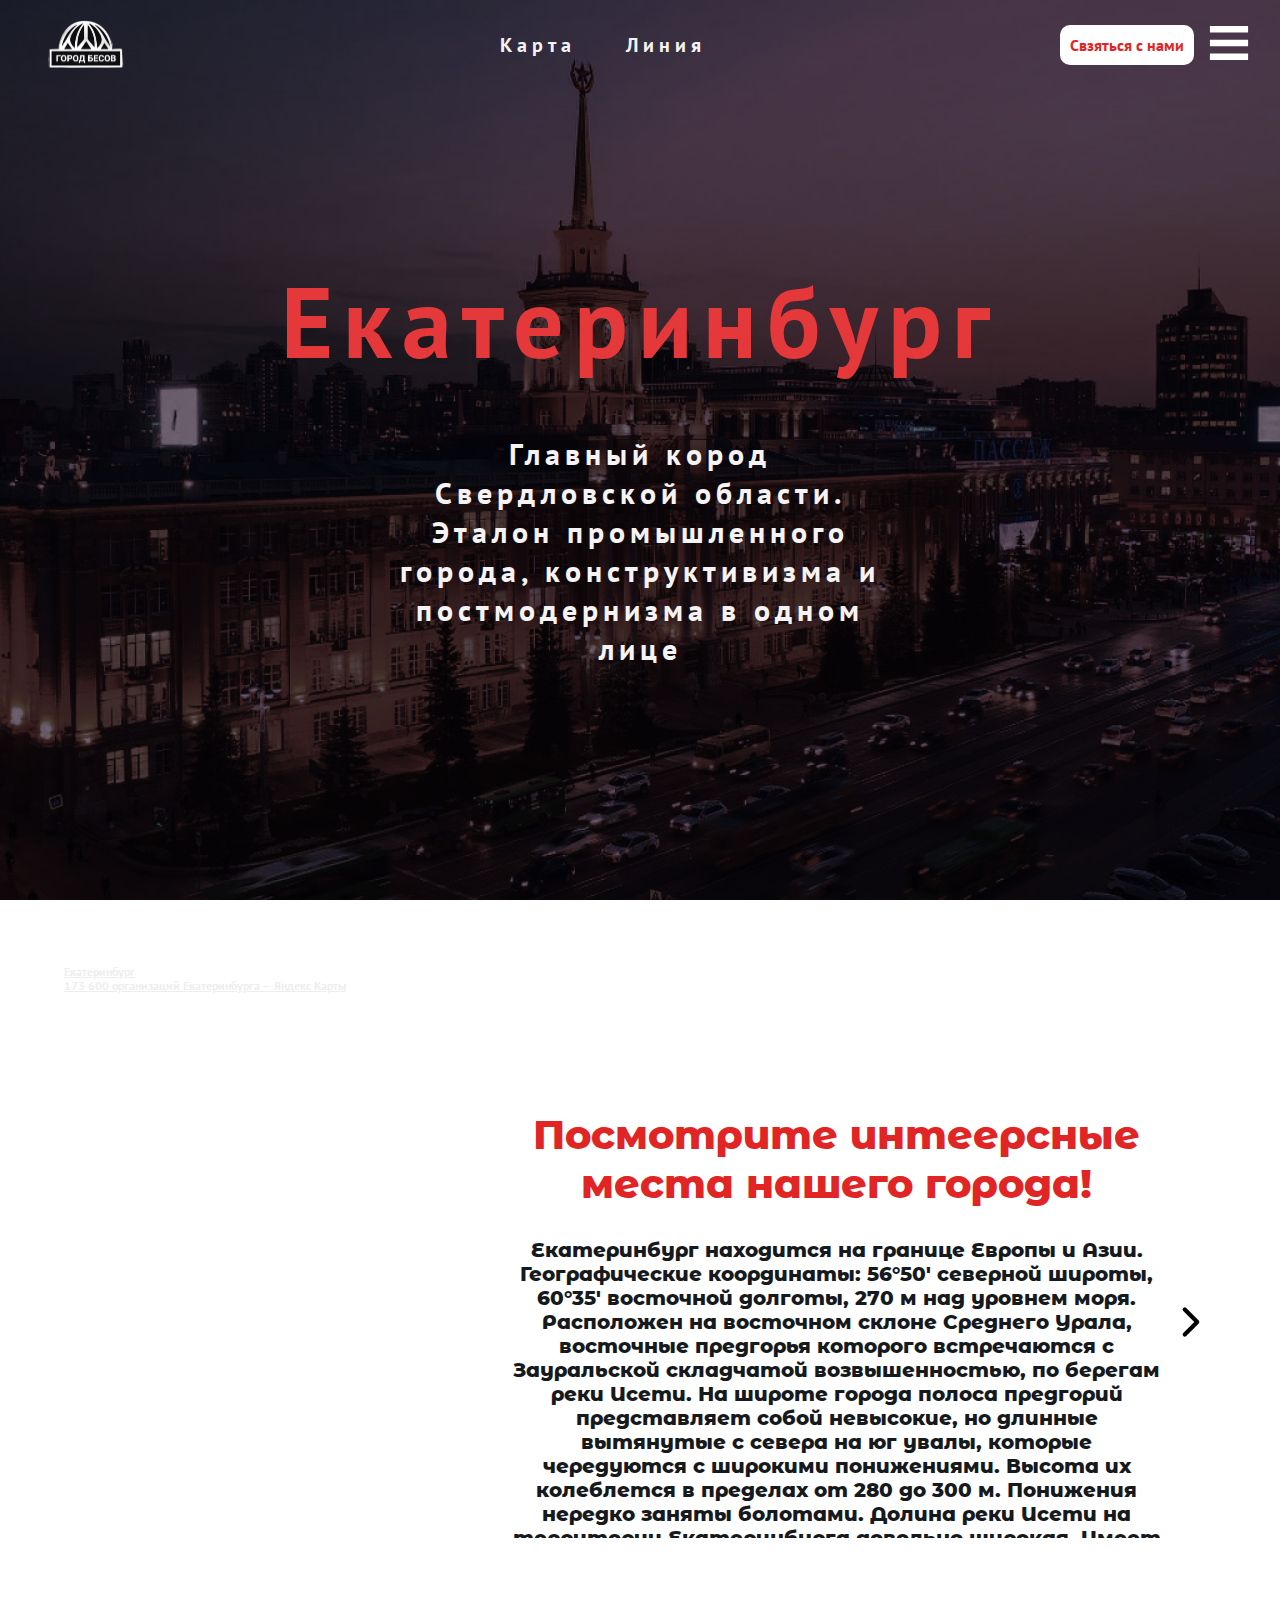
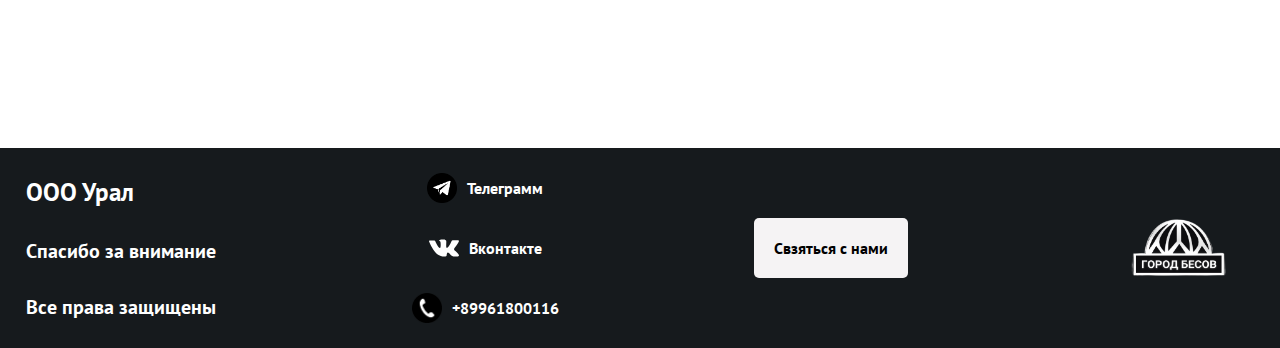
==== commit 75b7e678: "большие правки по всему проекту" ====
--- a/pages/mainpage/index.html
+++ b/pages/mainpage/index.html
@@ -8,9 +8,9 @@
     <link rel="icon" type="image/x-icon" href="../../assets/img/favicon.ico" />
   </head>
   <body>
-    <section class="aboutcitY">
+    <section class="about__background_main">
       <header class="header">
-        <div class="header__ container">
+        <div class="header__container">
           <div class="header__logo">
             <img
               src="../../assets/img/logo.png"
@@ -21,11 +21,11 @@
           <div class="header__menu">
             <div class="header__links">
               <a href="#maps" class="header__link">Карта</a>
-              <a href="../red-line/red-line.html" class="header__link">Линия</a>
+              <a href="../redline/redline.html" class="header__link">Линия</a>
             </div>
           </div>
           <div class="header__buttons">
-            <div onclick="ModalMeny()" class="header__button">
+            <div onclick="modalMeny()" class="header__button">
               <a class="header__button-link" href="#">Свзяться с нами</a>
             </div>
             <a onclick="burger__meny()" href="#" class="header__burger">
@@ -38,16 +38,16 @@
           </div>
         </div>
       </header>
-      <div class="aboutcity" onclick="ShowEkb()">
-        <h1 class="aboutcity__title">Екатеринбург</h1>
-        <p class="aboutcity__text">
+      <div class="about__city" onclick="showEkb()">
+        <h1 class="about__city__title">Екатеринбург</h1>
+        <p class="about__city__text">
           Главный кород Свердловской области. Эталон промышленного города,
           конструктивизма и постмодернизма в одном лице
         </p>
       </div>
     </section>
-    <section class="Bigmap" id="maps">
-      <div class="mapsmall" style="position: relative; overflow: hidden">
+    <section class="big_map" id="maps">
+      <div class="map_small" style="position: relative; overflow: hidden">
         <a
           href="https://yandex.ru/maps/54/yekaterinburg/?utm_medium=mapframe&utm_source=maps"
           style="color: #eee; font-size: 12px; position: absolute; top: 0px"
@@ -68,12 +68,12 @@
           "
         ></iframe>
       </div>
-      <div class="Bigmap__hide">
-        <div class="Bigmap__text noroute">
-          <h1 class="Bigmap__text-title">
+      <div class="big_map__hide">
+        <div class="big_map__text no-route">
+          <h1 class="big_map__text-title">
             Посмотрите интеерсные места нашего города!
           </h1>
-          <p class="Bigmap__text-paragraph">
+          <p class="big_map__text-paragraph">
             Екатеринбург находится на границе Европы и Азии. Географические
             координаты: 56°50′ северной широты, 60°35′ восточной долготы, 270 м
             над уровнем моря. Расположен на восточном склоне Среднего Урала,
@@ -86,7 +86,7 @@
             довольно широкая. Имеет пойменные террасы: низкую и высокую.
           </p>
         </div>
-        <div class="streka" onclick="hedeText()">
+        <div class="arrow__map" onclick="hedeText()">
           <img src="../../assets/img/right_strelka.svg" alt="right_strelka" />
         </div>
       </div>
@@ -102,8 +102,8 @@
             placeholder="password"
           />
         </form>
-        <div class="modal__form-buttonBox">
-          <button onclick="ModalMeny()" class="modal__form-button">
+        <div class="modal__form-button__box">
+          <button onclick="modalMeny()" class="modal__form-button">
             <p class="modal__form-button-text">Submit</p>
           </button>
         </div>
@@ -129,7 +129,7 @@
           <a>+89961800116</a>
         </div>
       </div>
-      <div class="footer__button" onclick="ModalMeny()">
+      <div class="footer__button" onclick="modalMeny()">
         <a href="#">Свзяться с нами</a>
       </div>
       <div class="footer__logo">
@@ -157,7 +157,7 @@
           >
           <a
             class="burger__meny_block_spisok-link"
-            href="../red-line/red-line.html"
+            href="../redline/redline.html"
             >Линия</a
           >
           <a class="burger__meny_block_spisok-link" href="#foot">О нас</a>
--- a/pages/mainpage/css/style.css
+++ b/pages/mainpage/css/style.css
@@ -42,7 +42,7 @@
   text-decoration: none;
   color: #e12424;
 }
-.header__ container {
+.header__container {
   height: 100%;
   display: flex;
   flex-direction: row;
@@ -103,21 +103,19 @@
   color: #d00000;
 }
 
-.aboutcitY {
+.about__background_main {
   height: 100vh;
-  background: url("../../../assets/img//4562a1a6-99c7-40ee-bbff-9ca955979e7e.png")
-    no-repeat center center/cover;
+  background: url("../../../assets/img//4562a1a6-99c7-40ee-bbff-9ca955979e7e.png") no-repeat center center/cover;
   transition: all 0.4s ease-in-out;
 }
 
 .zloiEKB {
   height: 100vh;
-  background: url("../../../assets/img//besov.webp") no-repeat center
-    center/cover;
+  background: url("../../../assets/img//besov.webp") no-repeat center center/cover;
   transition: all 0.4s ease-in-out;
 }
 
-.aboutcity {
+.about__city {
   padding-left: 5%;
   padding-right: 5%;
   padding-top: 13%;
@@ -127,17 +125,17 @@
   align-items: center;
   gap: 3rem;
 }
-.aboutcity__title {
+.about__city__title {
   font-size: 100px;
   color: #e5383b;
   letter-spacing: 10px;
 }
 @media (max-width: 768px) {
-  .aboutcity__title {
+  .about__city__title {
     font-size: 60px;
   }
 }
-.aboutcity__text {
+.about__city__text {
   max-width: 500px;
   font-size: 30px;
   color: #f5f3f4;
@@ -145,12 +143,12 @@
   text-align: center;
 }
 @media (max-width: 768px) {
-  .aboutcity__text {
+  .about__city__text {
     font-size: 20px;
   }
 }
 
-.Bigmap {
+.big_map {
   overflow: hidden;
   display: flex;
   flex-direction: row;
@@ -161,14 +159,14 @@
   padding-top: 5%;
   padding-bottom: 5%;
 }
-.Bigmap__hide {
+.big_map__hide {
   transition: 0.4s ease-in-out;
   display: flex;
   flex-direction: row;
   justify-content: space-between;
   align-items: center;
 }
-.Bigmap__text {
+.big_map__text {
   transition: 0.4s ease-in-out;
   display: flex;
   flex-direction: column;
@@ -179,22 +177,22 @@
   max-width: 60vw;
 }
 @media (max-width: 1080px) {
-  .Bigmap__text {
+  .big_map__text {
     max-width: 30vw;
   }
 }
-.Bigmap__text-title {
+.big_map__text-title {
   color: #e12424;
   font-family: Montserrat;
   font-size: 40px;
   font-weight: 800;
 }
 @media (max-width: 1080px) {
-  .Bigmap__text-title {
+  .big_map__text-title {
     font-size: 20px;
   }
 }
-.Bigmap__text-paragraph {
+.big_map__text-paragraph {
   max-height: 300px;
   overflow: scroll;
   color: #161a1d;
@@ -203,7 +201,7 @@
   font-weight: 800;
 }
 @media (max-width: 1080px) {
-  .Bigmap__text-paragraph {
+  .big_map__text-paragraph {
     font-size: 15px;
   }
 }
@@ -284,7 +282,7 @@
     gap: 20px;
   }
 }
-.red-line__big__text_ColumCeckButtons {
+.red-line__big__text_colum__ceck__buttons {
   display: flex;
   flex-direction: column;
   justify-content: center;
@@ -298,7 +296,7 @@
   align-items: center;
   gap: 5px;
 }
-.red-line__big__text-searchBox {
+.red-line__big__text-search__box {
   display: flex;
   flex-direction: row;
   justify-content: center;
@@ -451,7 +449,7 @@
   height: 50vh;
   margin-top: 50px;
   -o-object-fit: contain;
-  object-fit: contain;
+     object-fit: contain;
 }
 .red-line__marshruts__card-box_small-card-box {
   width: 100%;
@@ -611,7 +609,7 @@
 .modal__form-input:focus {
   background-color: #ececec;
 }
-.modal__form-buttonBox {
+.modal__form-button__box {
   margin-top: 40px;
   display: flex;
   flex-direction: row;
@@ -865,7 +863,7 @@
   transition: all 0.4s ease-in-out;
 }
 
-.mapsmall {
+.map_small {
   width: 40vw;
   height: 80vh;
 }
@@ -879,32 +877,32 @@
   transition: all 0.4s ease-in-out;
 }
 
-.noroute {
+.no-route {
   opacity: 1;
   transition: all 0.4s ease-in-out;
 }
 
-.streka_hiden {
+.arrow__map_hiden {
   position: absolute;
   right: 0px;
   transition: 0.4s ease-in-out;
   transform: rotate(180deg);
 }
-.streka_hiden:hover {
+.arrow__map_hiden:hover {
   transform: translateX(-10px) rotate(180deg);
 }
-.streka_hiden img {
+.arrow__map_hiden img {
   width: 50px;
   height: 50px;
 }
 
-.streka {
+.arrow__map {
   transition: 0.4s ease-in-out;
 }
-.streka:hover {
+.arrow__map:hover {
   transform: translateX(10px);
 }
-.streka img {
+.arrow__map img {
   width: 50px;
   height: 50px;
 }
@@ -1004,7 +1002,7 @@
   right: 20px;
 }
 
-.activeLoading {
+.active__loading {
   display: flex;
   flex-direction: row;
   justify-content: center;
@@ -1071,4 +1069,4 @@
 .second,
 .third {
   background-color: #fff;
-}
+}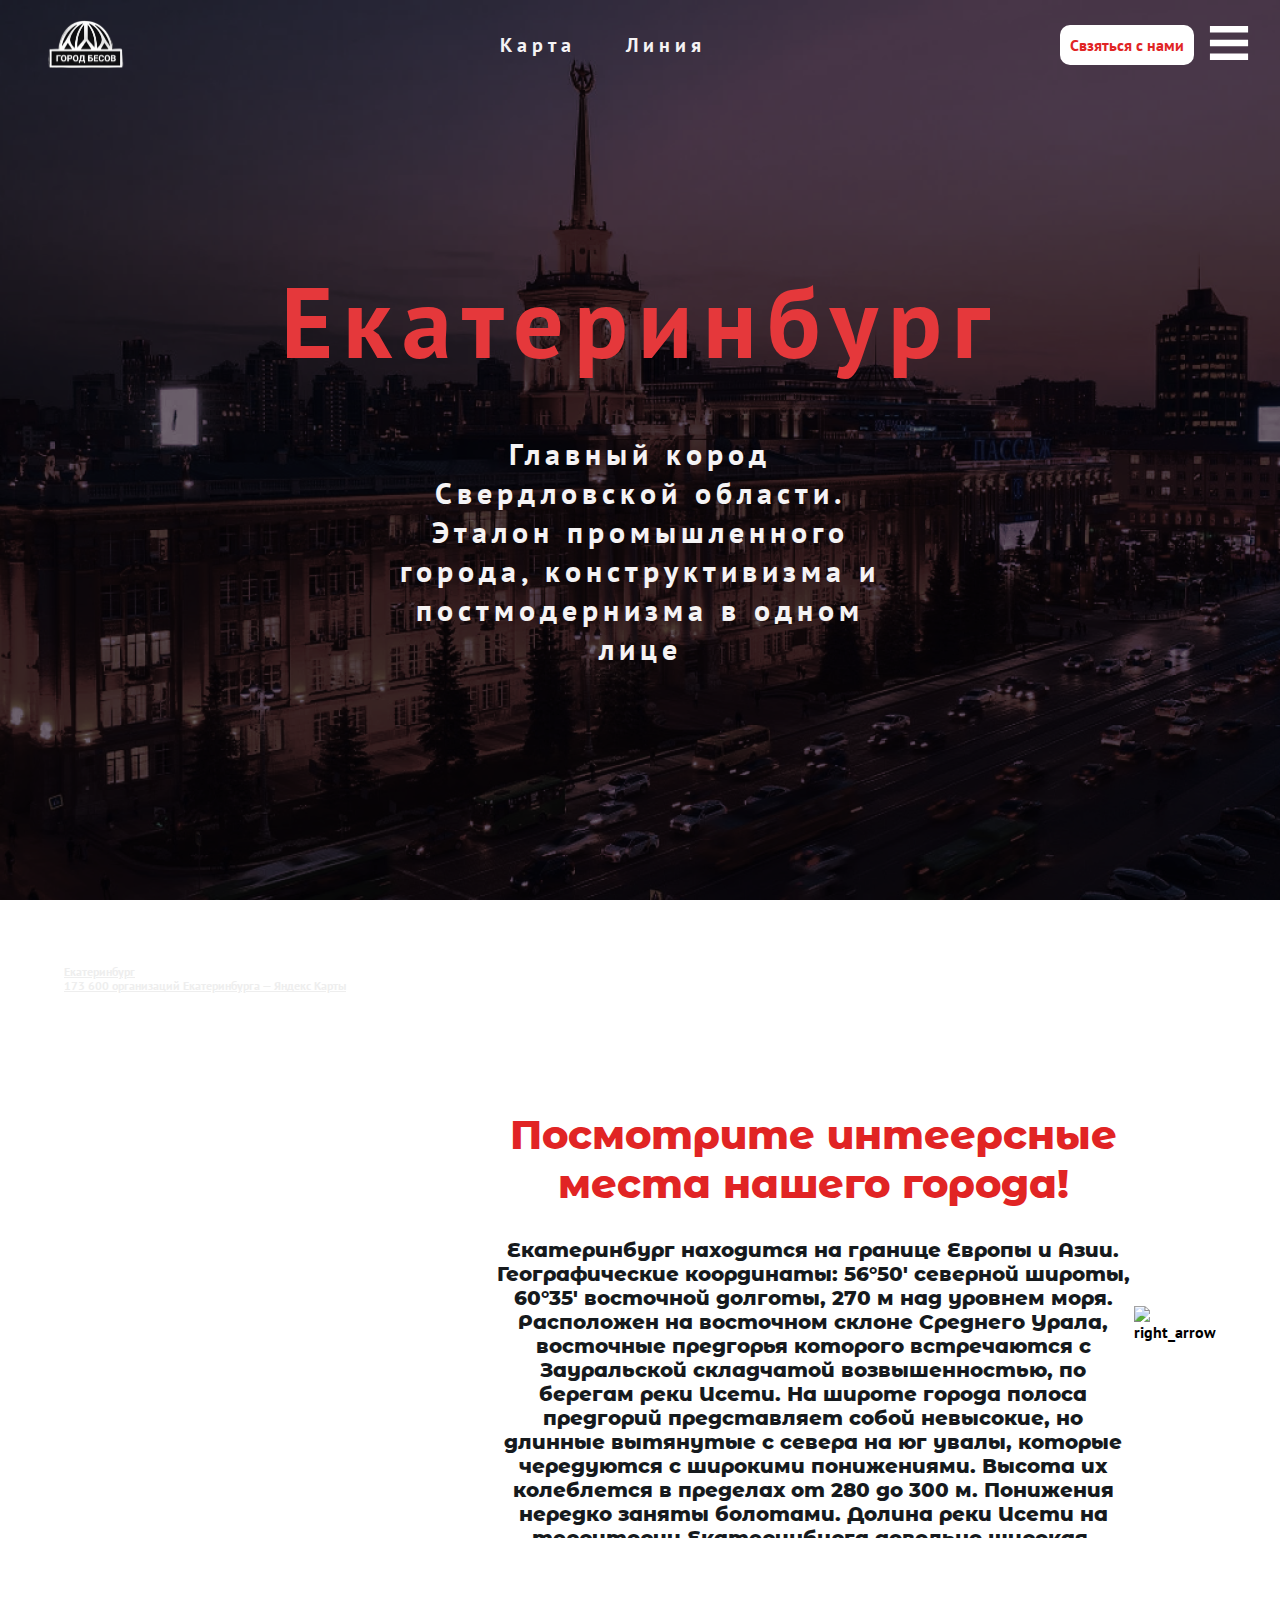
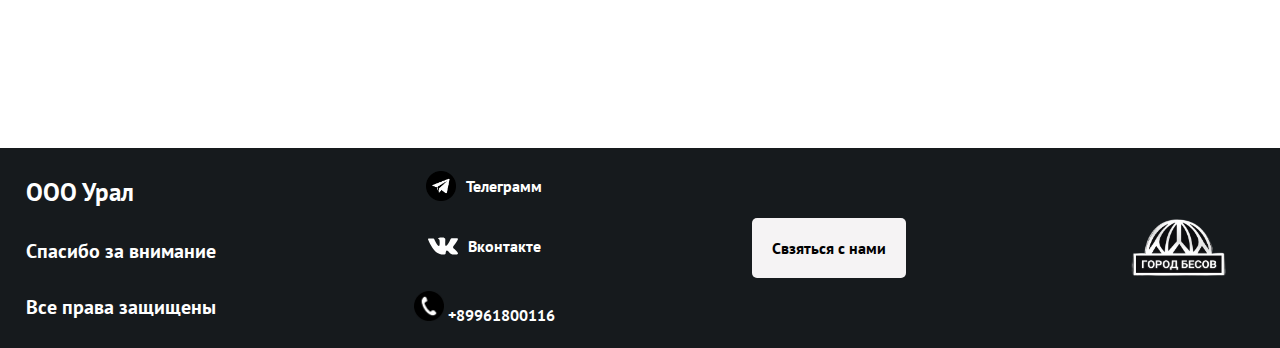
==== commit b251671e: "большие правки правки" ====
--- a/pages/mainpage/index.html
+++ b/pages/mainpage/index.html
@@ -14,7 +14,7 @@
           <div class="header__logo">
             <img
               src="../../assets/img/logo.png"
-              alt="ЛОГО"
+              alt="логотипчик"
               class="header__img"
             />
           </div>
@@ -28,7 +28,7 @@
             <div onclick="modalMeny()" class="header__button">
               <a class="header__button-link" href="#">Свзяться с нами</a>
             </div>
-            <a onclick="burger__meny()" href="#" class="header__burger">
+            <a onclick="burgerMenu()" href="#" class="header__burger">
               <img
                 class="header__burger-img"
                 src="../../assets/img/Burger.svg"
@@ -87,11 +87,11 @@
           </p>
         </div>
         <div class="arrow__map" onclick="hedeText()">
-          <img src="../../assets/img/right_strelka.svg" alt="right_strelka" />
+          <img src="../../assets/img/right_arrow.svg" alt="right_arrow" />
         </div>
       </div>
     </section>
-    <section class="modal bbase">
+    <section class="modal base">
       <div class="modal__form">
         <p class="modal__form-title">Подписаться</p>
         <form class="modal__form-form" action="">
@@ -109,7 +109,7 @@
         </div>
       </div>
     </section>
-    <footer class="footer" id="foot">
+    <footer class="footer" id="footer">
       <div class="footer__company">
         <h4 class="footer__company-title">ООО Урал</h4>
         <p class="footer__company-text">Спасибо за внимание</p>
@@ -136,31 +136,27 @@
         <img src="../../assets/img/logo.png" alt="" />
       </div>
     </footer>
-    <div class="burger__meny bbase">
+    <div class="burger__meny base">
       <div class="burger__meny_block">
         <div class="burger__meny_block_header">
           <p class="burger__meny_block_header-title">
             Екат<br />ерин<br />бург
           </p>
           <img
-            onclick="burger__meny()"
+            onclick="burgerMenu()"
             class="burger__meny_block_header-imgsecond"
             src="../../assets/img/close_burder_red.svg"
             alt=""
           />
         </div>
-        <div class="burger__meny_block_spisok">
-          <a
-            class="burger__meny_block_spisok-link"
-            href="../mainpage/index.html"
+        <div class="burger__meny_block_list">
+          <a class="burger__meny_block_list-link" href="../mainpage/index.html"
             >Главная</a
           >
-          <a
-            class="burger__meny_block_spisok-link"
-            href="../redline/redline.html"
+          <a class="burger__meny_block_list-link" href="../redline/redline.html"
             >Линия</a
           >
-          <a class="burger__meny_block_spisok-link" href="#foot">О нас</a>
+          <a class="burger__meny_block_list-link" href="#footer">О нас</a>
         </div>
       </div>
     </div>
--- a/pages/mainpage/css/style.css
+++ b/pages/mainpage/css/style.css
@@ -105,13 +105,15 @@
 
 .about__background_main {
   height: 100vh;
-  background: url("../../../assets/img//4562a1a6-99c7-40ee-bbff-9ca955979e7e.png") no-repeat center center/cover;
+  background: url("../../../assets/img//4562a1a6-99c7-40ee-bbff-9ca955979e7e.png")
+    no-repeat center center/cover;
   transition: all 0.4s ease-in-out;
 }
 
 .zloiEKB {
   height: 100vh;
-  background: url("../../../assets/img//besov.webp") no-repeat center center/cover;
+  background: url("../../../assets/img//besov.webp") no-repeat center
+    center/cover;
   transition: all 0.4s ease-in-out;
 }
 
@@ -449,7 +451,7 @@
   height: 50vh;
   margin-top: 50px;
   -o-object-fit: contain;
-     object-fit: contain;
+  object-fit: contain;
 }
 .red-line__marshruts__card-box_small-card-box {
   width: 100%;
@@ -748,7 +750,7 @@
   gap: 10px;
 }
 
-.telefone {
+.telephone {
   display: flex;
   align-items: center;
   gap: 10px;
@@ -835,7 +837,7 @@
   width: 25%;
   height: 25%;
 }
-.burger__meny_block_spisok {
+.burger__meny_block_list {
   margin-top: 30%;
   display: flex;
   flex-direction: column;
@@ -844,7 +846,7 @@
   gap: 25%;
   height: 80%;
 }
-.burger__meny_block_spisok-link {
+.burger__meny_block_list-link {
   font-size: 30px;
   letter-spacing: 3px;
   font-family: "Pt";
@@ -854,7 +856,7 @@
   font-size: 25px;
   transition: 0.4s ease-in-out;
 }
-.burger__meny_block_spisok-link:hover {
+.burger__meny_block_list-link:hover {
   color: #d00000;
 }
 
@@ -922,7 +924,7 @@
   transform: translateX(-20px);
 }
 
-.bbase {
+.base {
   display: none;
 }
 
@@ -1069,4 +1071,4 @@
 .second,
 .third {
   background-color: #fff;
-}+}
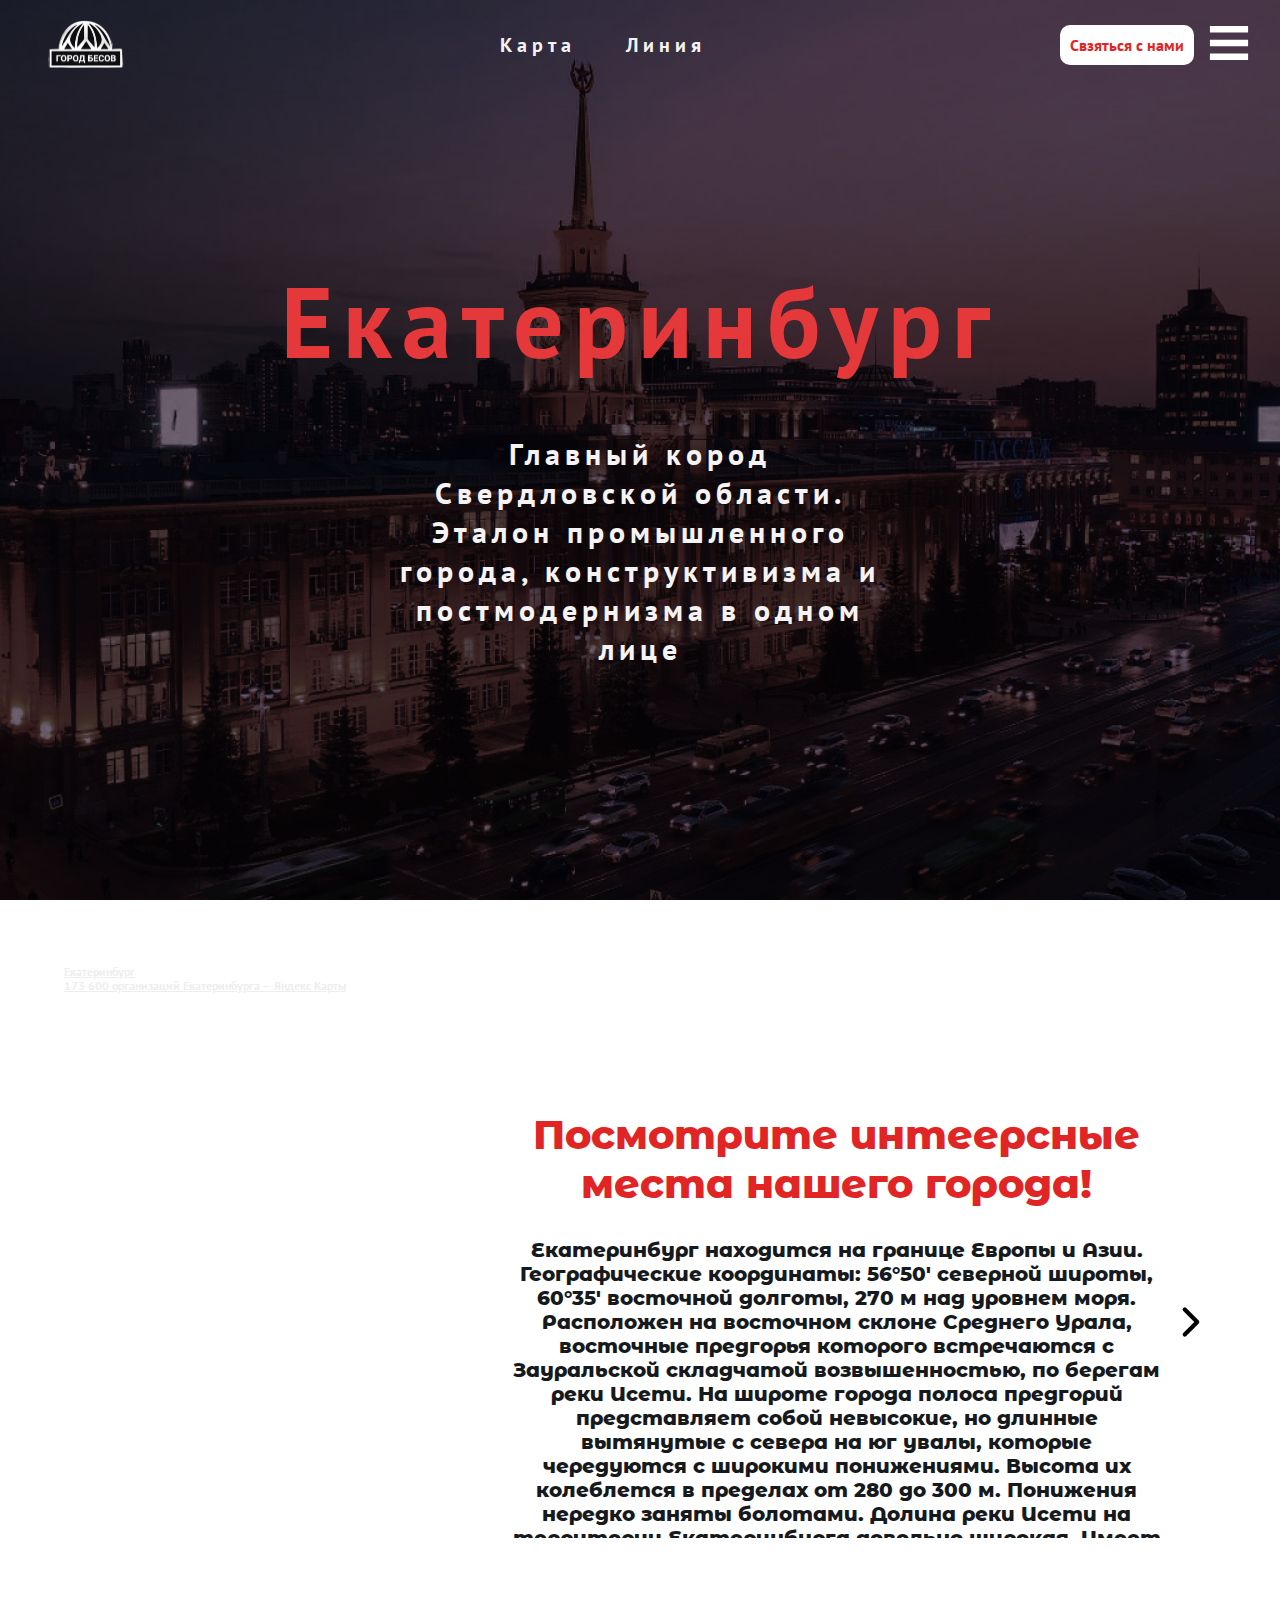
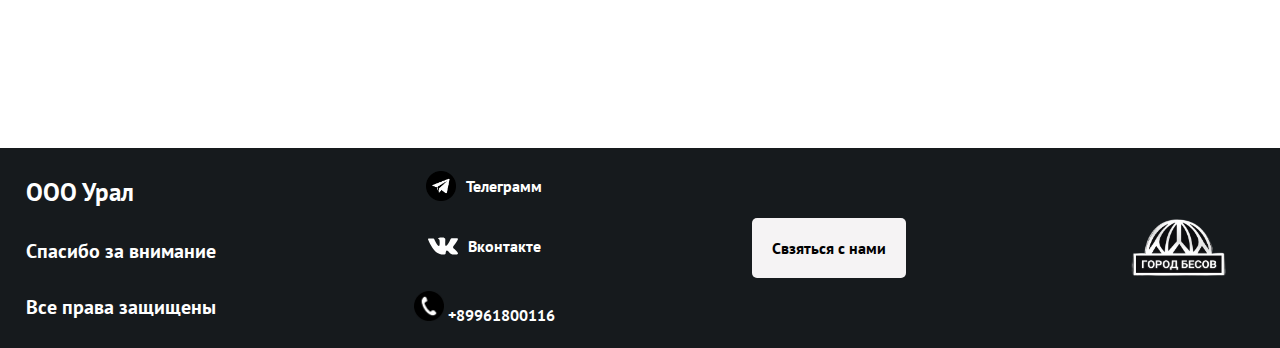
==== commit 4fb0d210: "Udalov/Оставил TODO, оставил пример рефактора" ====
--- a/pages/mainpage/index.html
+++ b/pages/mainpage/index.html
@@ -28,7 +28,7 @@
             <div onclick="modalMeny()" class="header__button">
               <a class="header__button-link" href="#">Свзяться с нами</a>
             </div>
-            <a onclick="burgerMenu()" href="#" class="header__burger">
+            <a onclick="setShowBurgerMenu()" href="#" class="header__burger">
               <img
                 class="header__burger-img"
                 src="../../assets/img/Burger.svg"
@@ -143,7 +143,7 @@
             Екат<br />ерин<br />бург
           </p>
           <img
-            onclick="burgerMenu()"
+            onclick="setShowBurgerMenu()"
             class="burger__meny_block_header-imgsecond"
             src="../../assets/img/close_burder_red.svg"
             alt=""
@@ -160,6 +160,7 @@
         </div>
       </div>
     </div>
+    <script src="../../scripts/mock.js"></script>
     <script src="../../scripts/index.js"></script>
   </body>
 </html>
